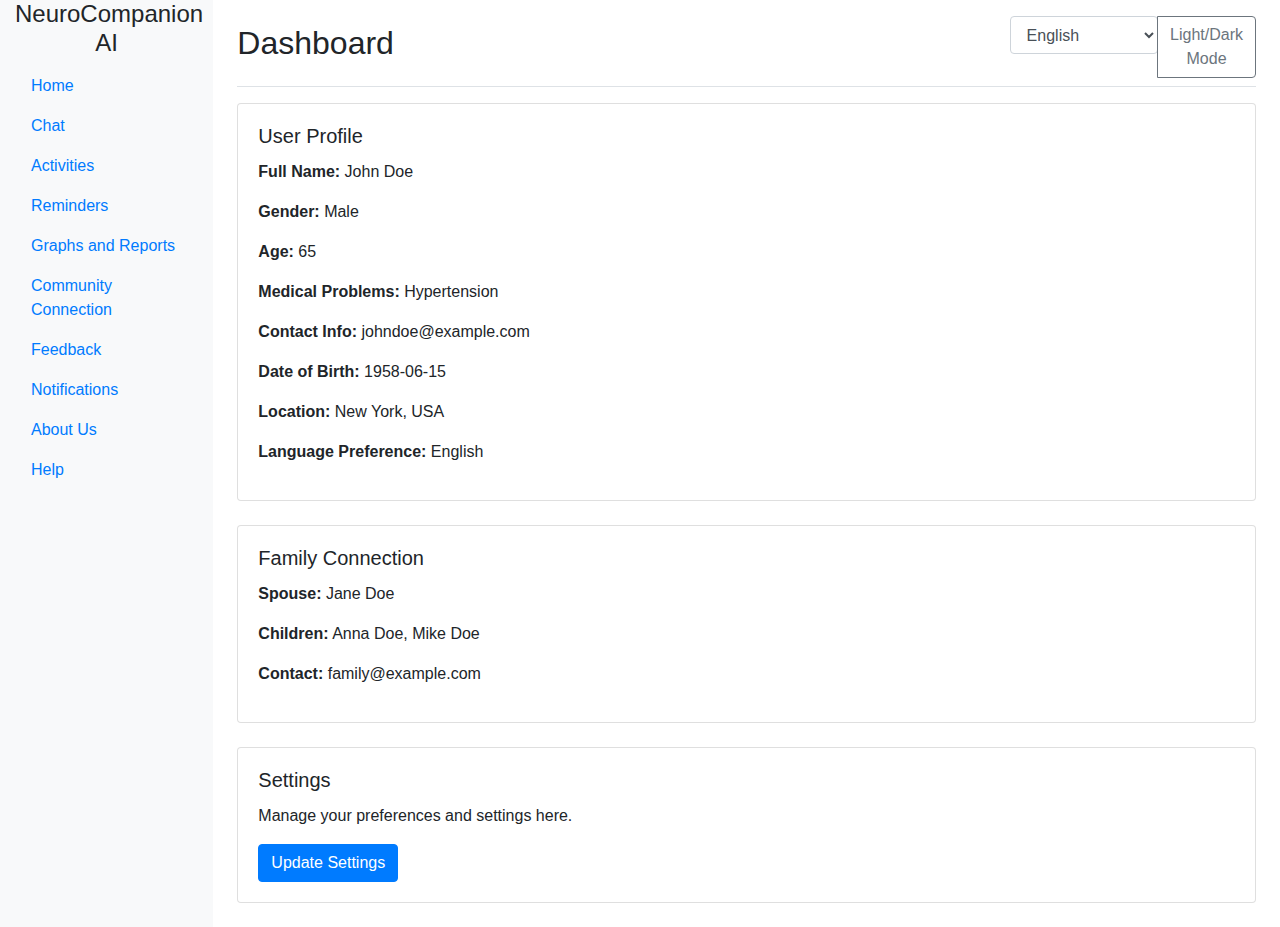
==== HomePage.html @ cc56250c "Add files via upload" ====
<!DOCTYPE html>
<html lang="en">
<head>
    <meta charset="UTF-8">
    <meta name="viewport" content="width=device-width, initial-scale=1.0">
    <title>NeuroCompanion AI</title>
    <link rel="stylesheet" href="https://stackpath.bootstrapcdn.com/bootstrap/4.5.2/css/bootstrap.min.css">
    <link rel="stylesheet" href="Style.css">
</head>
<body>
    <div class="container-fluid">
        <div class="row">
            <!-- Left Navigation Bar -->
            <nav class="col-md-2 d-none d-md-block bg-light sidebar">
                <div class="sidebar-sticky">
                    <h4 class="text-center">NeuroCompanion AI</h4>
                    <ul class="nav flex-column">
                        <li class="nav-item">
                            <a class="nav-link active" href="#">Home</a>
                        </li>
                        <li class="nav-item">
                            <a class="nav-link" href="#">Chat</a>
                        </li>
                        <li class="nav-item">
                            <a class="nav-link" href="#">Activities</a>
                        </li>
                        <li class="nav-item">
                            <a class="nav-link" href="#">Reminders</a>
                        </li>
                        <li class="nav-item">
                            <a class="nav-link" href="#">Graphs and Reports</a>
                        </li>
                        <li class="nav-item">
                            <a class="nav-link" href="#">Community Connection</a>
                        </li>
                        <li class="nav-item">
                            <a class="nav-link" href="#">Feedback</a>
                        </li>
                        <li class="nav-item">
                            <a class="nav-link" href="#">Notifications</a>
                        </li>
                        <li class="nav-item">
                            <a class="nav-link" href="#">About Us</a>
                        </li>
                        <li class="nav-item">
                            <a class="nav-link" href="#">Help</a>
                        </li>
                    </ul>
                </div>
            </nav>

            <!-- Main Content Area -->
            <main role="main" class="col-md-9 ml-sm-auto col-lg-10 px-4">
                <div class="d-flex justify-content-between flex-wrap flex-md-nowrap align-items-center pt-3 pb-2 mb-3 border-bottom">
                    <h1 class="h2">Dashboard</h1>
                    <div class="btn-group">
                        <select id="language-select" class="form-control">
                            <option value="en">English</option>
                            <option value="es">Spanish</option>
                            <option value="fr">French</option>
                        </select>
                        <button id="toggle-theme" class="btn btn-outline-secondary">Light/Dark Mode</button>
                    </div>
                </div>

                <!-- User Profile Card -->
                <div class="card mb-4">
                    <div class="card-body">
                        <h5 class="card-title">User Profile</h5>
                        <p><strong>Full Name:</strong> John Doe</p>
                        <p><strong>Gender:</strong> Male</p>
                        <p><strong>Age:</strong> 65</p>
                        <p><strong>Medical Problems:</strong> Hypertension</p>
                        <p><strong>Contact Info:</strong> johndoe@example.com</p>
                        <p><strong>Date of Birth:</strong> 1958-06-15</p>
                        <p><strong>Location:</strong> New York, USA</p>
                        <p><strong>Language Preference:</strong> English</p>
                    </div>
                </div>

                <!-- Family Connection Card -->
                <div class="card mb-4">
                    <div class="card-body">
                        <h5 class="card-title">Family Connection</h5>
                        <p><strong>Spouse:</strong> Jane Doe</p>
                        <p><strong>Children:</strong> Anna Doe, Mike Doe</p>
                        <p><strong>Contact:</strong> family@example.com</p>
                    </div>
                </div>

                <!-- Settings Card -->
                <div class="card mb-4">
                    <div class="card-body">
                        <h5 class="card-title">Settings</h5>
                        <p>Manage your preferences and settings here.</p>
                        <button class="btn btn-primary">Update Settings</button>
                    </div>
                </div>
            </main>
        </div>
    </div>
    <script src="script.js"></script>
</body>

</html>
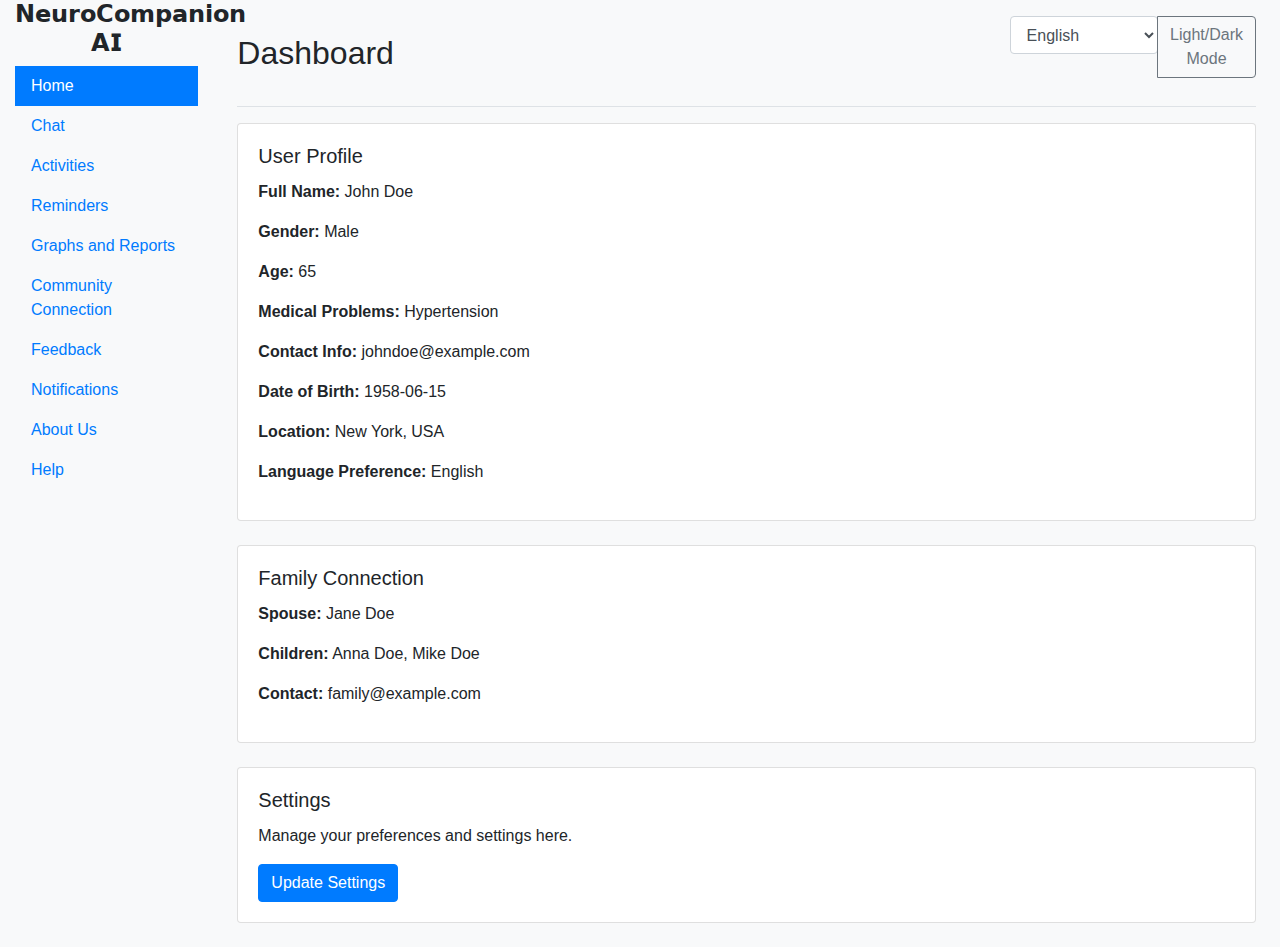
==== commit bfc627e6: "Update HomePage.html" ====
--- a/HomePage.html
+++ b/HomePage.html
@@ -11,9 +11,9 @@
     <div class="container-fluid">
         <div class="row">
             <!-- Left Navigation Bar -->
-            <nav class="col-md-2 d-none d-md-block bg-light sidebar">
+            <nav class="col-md-2 d-none d-md-block sidebar">
                 <div class="sidebar-sticky">
-                    <h4 class="text-center">NeuroCompanion AI</h4>
+                    <h4 class="text-center">𝗡𝗲𝘂𝗿𝗼𝗖𝗼𝗺𝗽𝗮𝗻𝗶𝗼𝗻 𝗔𝗜</h4>
                     <ul class="nav flex-column">
                         <li class="nav-item">
                             <a class="nav-link active" href="#">Home</a>
--- a/Style.css
+++ b/Style.css
@@ -0,0 +1,20 @@
+body {
+    background-color: #f8f9fa;
+}
+
+.sidebar {
+    height: 100vh;
+}
+
+.card {
+    background-color: #ffffff;
+}
+
+.nav-link.active {
+    background-color: #007bff;
+    color: white;
+}
+
+.btn-group {
+    margin-bottom: 20px;
+}
